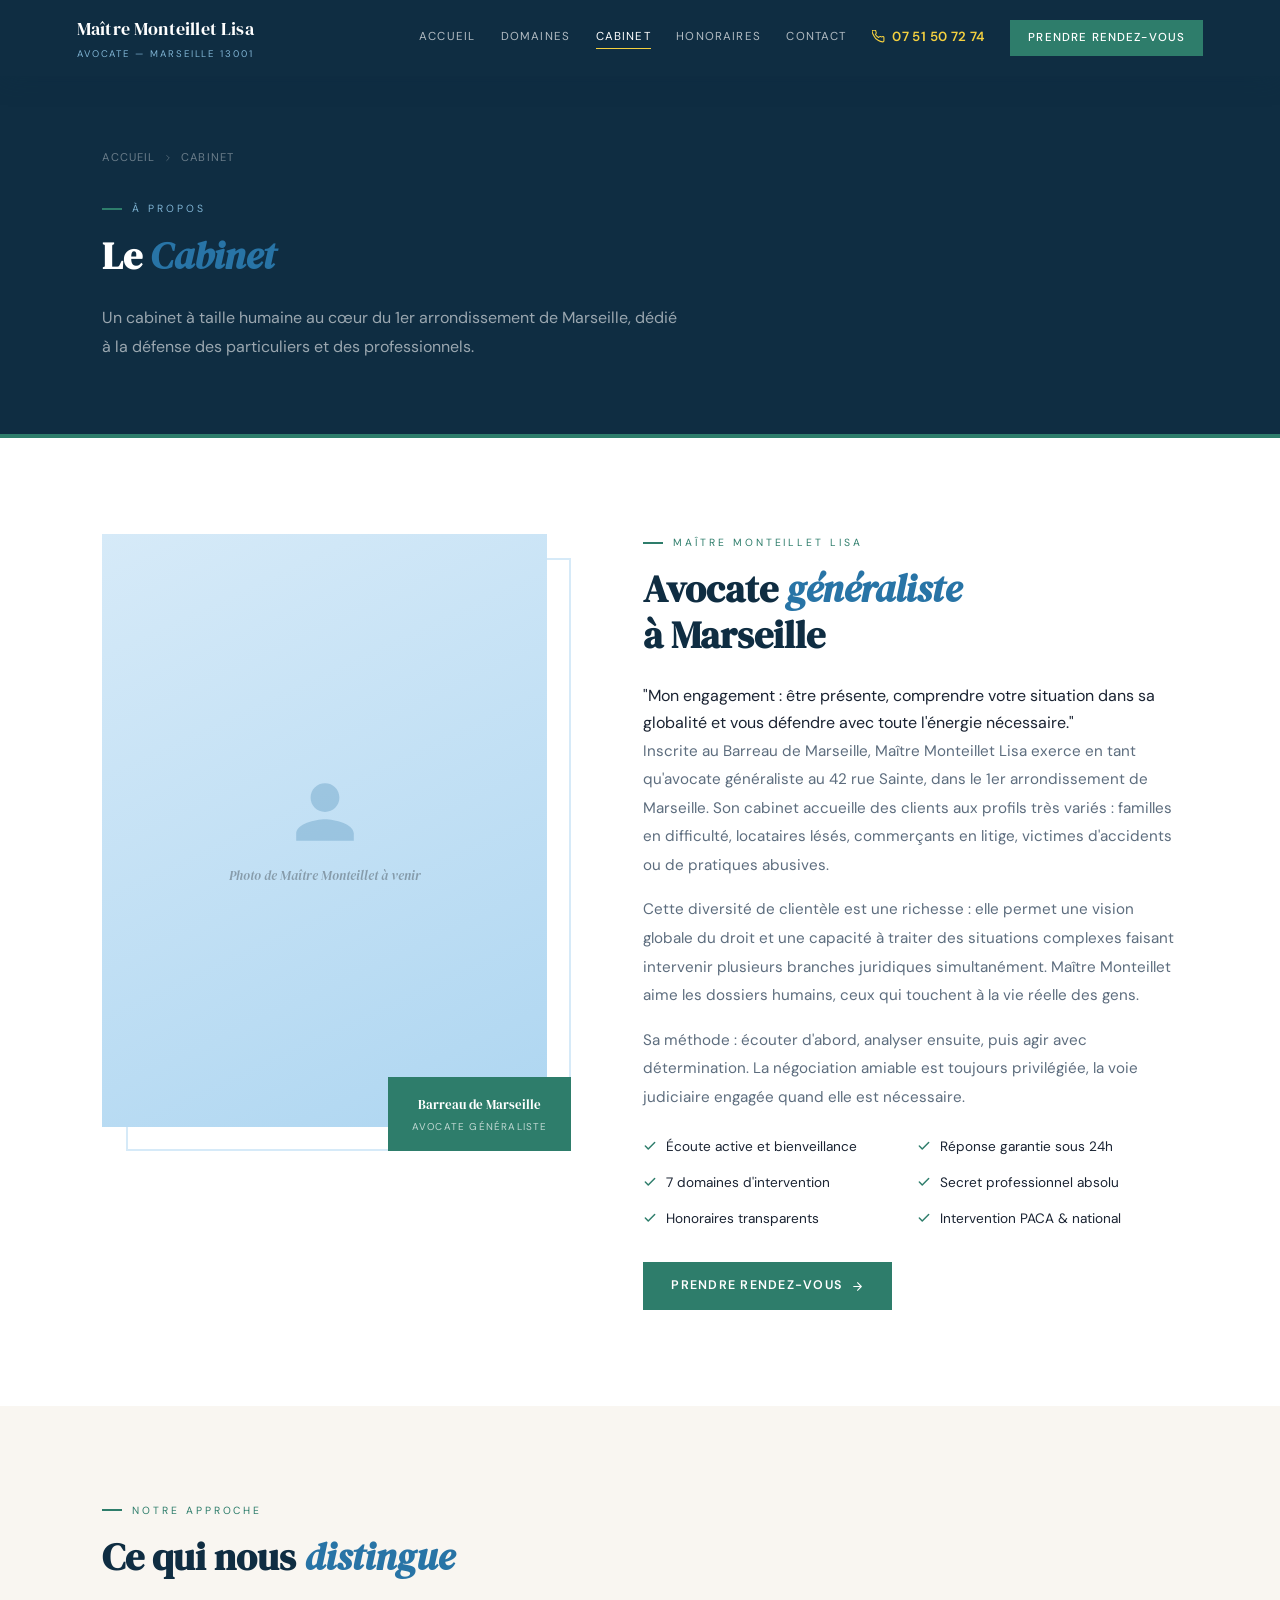
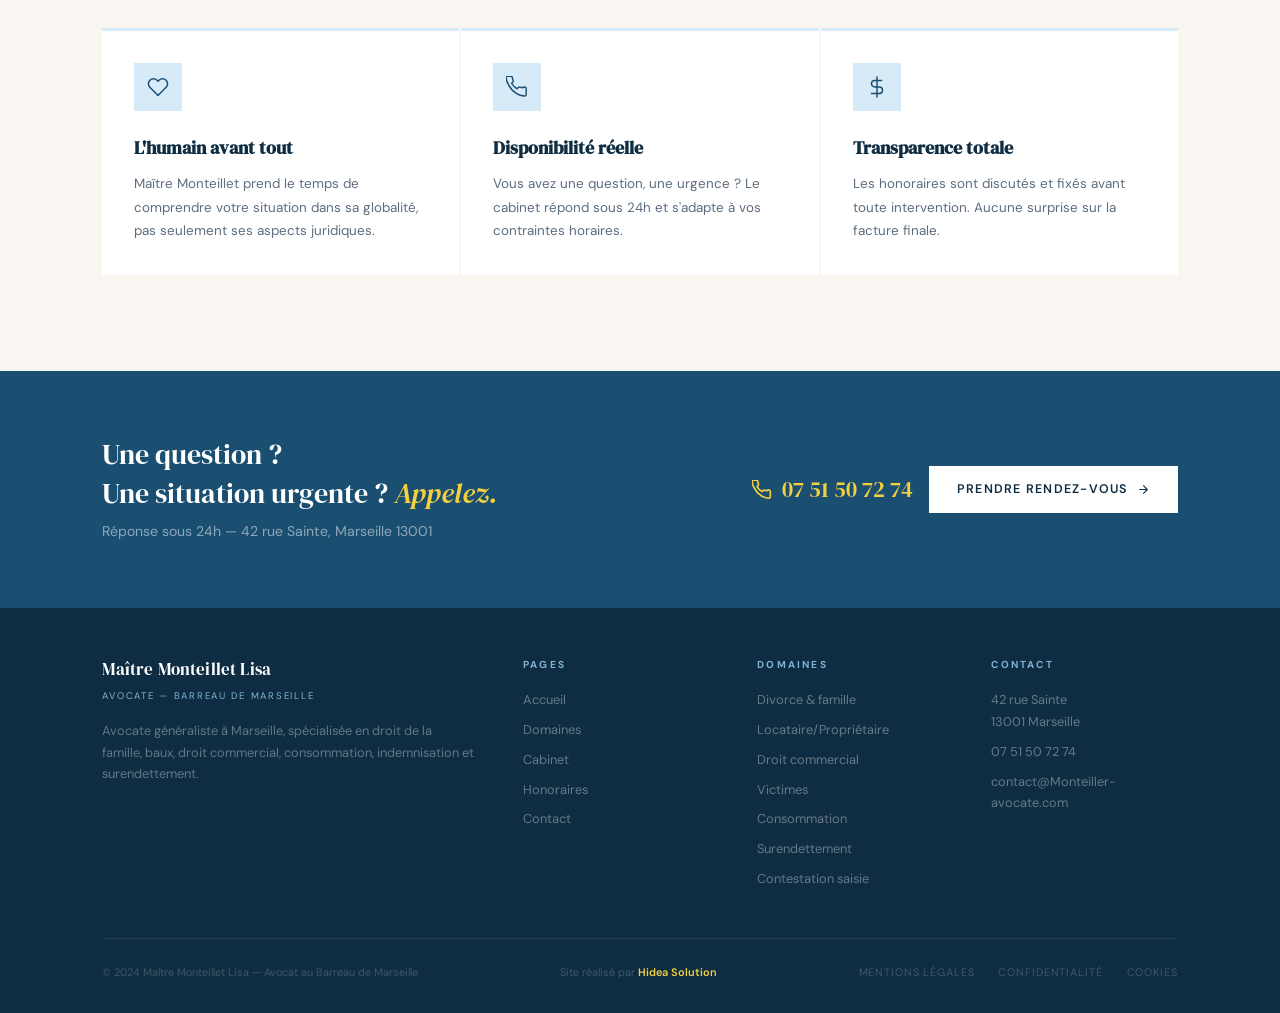
==== cabinet.html @ dc17f099 "Add files via upload" ====
<!DOCTYPE html>
<html lang="fr">
<head>
<meta charset="UTF-8"><meta name="viewport" content="width=device-width, initial-scale=1.0">
<title>Le Cabinet — Maître Monteillet Lisa, Avocate Marseille 13001</title>
<meta name="description" content="Maître Monteillet Lisa, avocate généraliste inscrite au Barreau de Marseille. Cabinet au 42 rue Sainte, 13001 Marseille.">
<link rel="stylesheet" href="style.css">
<style>
.cab-grid { display: grid; grid-template-columns: 1fr 1.2fr; gap: 6rem; align-items: start; }
.cab-frame { position: relative; }
.cab-img { width: 100%; aspect-ratio: 3/4; background: linear-gradient(155deg,var(--bleu-light),#aed6f1); display: flex; align-items: center; justify-content: center; flex-direction: column; gap: 1rem; }
.cab-img svg { opacity: .25; }
.cab-img-note { font-style: italic; color: rgba(0,0,0,.3); font-size: .82rem; font-family: var(--fd); text-align: center; padding: 0 2rem; }
.cab-line { position: absolute; top: 1.5rem; left: 1.5rem; right: -1.5rem; bottom: -1.5rem; border: 2px solid var(--bleu-light); z-index: -1; }
.cab-badge { position: absolute; bottom: -1.5rem; right: -1.5rem; background: var(--sauge); padding: 1rem 1.5rem; text-align: center; }
.ab-t { font-family: var(--fd); font-size: .82rem; color: var(--blanc); display: block; }
.ab-s { font-size: .62rem; color: rgba(255,255,255,.7); text-transform: uppercase; letter-spacing: .12em; margin-top: 3px; display: block; }
.cab-right blockquote { font-family: var(--fd); font-style: italic; font-size: 1.3rem; color: var(--bleu-dk); border-left: 3px solid var(--sauge); padding-left: 1.5rem; margin: 2rem 0; line-height: 1.6; }
.cab-p { color: var(--doux); line-height: 1.88; margin-bottom: 1rem; font-size: .95rem; }
.cab-vals { display: grid; grid-template-columns: 1fr 1fr; gap: .8rem; margin-top: 1.5rem; }
.cv { display: flex; align-items: flex-start; gap: 9px; }
.cv svg { width: 14px; height: 14px; stroke: var(--sauge); stroke-width: 2.5; fill: none; stroke-linecap: round; stroke-linejoin: round; flex-shrink: 0; margin-top: 4px; }
.cv span { font-size: .85rem; color: var(--texte); }
.valeursbloc { background: var(--sable); }
.valeurs-grid { display: grid; grid-template-columns: repeat(3,1fr); gap: 2px; margin-top: 3rem; }
.val-card { background: var(--blanc); padding: 2rem; border-top: 3px solid var(--bleu-light); transition: border-color .25s; }
.val-card:hover { border-top-color: var(--sauge); }
.val-card h3 { font-family: var(--fd); font-size: 1.15rem; color: var(--bleu-dk); margin: 1rem 0 .6rem; }
.val-card p { font-size: .84rem; color: var(--doux); line-height: 1.75; }
@media(max-width:1040px){ .cab-grid{grid-template-columns:1fr;gap:3rem;} .cab-line{display:none;} .cab-badge{position:static;display:inline-block;margin-top:1rem;} .valeurs-grid{grid-template-columns:1fr 1fr;} .cab-vals{grid-template-columns:1fr;} }
@media(max-width:640px){ .valeurs-grid{grid-template-columns:1fr;} }
</style>
</head><body>
<header>
  <a href="index.html" class="logo"><span class="logo-t">Maître Monteillet Lisa</span><span class="logo-s">Avocate — Marseille 13001</span></a>
  <button class="burger" id="burger-btn" aria-label="Ouvrir le menu" aria-expanded="false"><span></span><span></span><span></span></button>
  <nav id="nav">
    <a href="index.html">Accueil</a>
    <a href="domaines.html" >Domaines</a>
    <a href="cabinet.html" class='active'>Cabinet</a>
    <a href="honoraires.html" >Honoraires</a>
    <a href="contact.html" >Contact</a>
    <a href="tel:+33751507274" class="nav-tel"><svg viewBox="0 0 24 24" fill="none" stroke-width="2" stroke-linecap="round" stroke-linejoin="round"><path d="M22 16.92v3a2 2 0 01-2.18 2 19.79 19.79 0 01-8.63-3.07A19.5 19.5 0 013.07 10a19.79 19.79 0 01-3.07-8.67A2 2 0 012 .18h3a2 2 0 012 1.72 12.84 12.84 0 00.7 2.81 2 2 0 01-.45 2.11L6.09 7.91a16 16 0 006 6l1.27-1.27a2 2 0 012.11-.45 12.84 12.84 0 002.81.7A2 2 0 0122 14v2.92z"/></svg>07 51 50 72 74</a>
    <a href="contact.html" class="nav-cta">Prendre rendez-vous</a>
  </nav>
</header>
<div class="page-hero">
  <div class="breadcrumb"><a href="index.html">Accueil</a><svg viewBox="0 0 24 24" fill="none" stroke-width="2" stroke-linecap="round" stroke-linejoin="round"><polyline points="9 18 15 12 9 6"/></svg><span>Cabinet</span></div>
  <p class="s-lbl">À propos</p>
  <h1 class="s-t">Le <em>Cabinet</em></h1>
  <p>Un cabinet à taille humaine au cœur du 1er arrondissement de Marseille, dédié à la défense des particuliers et des professionnels.</p>
</div>
<section>
  <div class="cab-grid">
    <div class="cab-frame">
      <div class="cab-img">
        <svg width="72" height="72" viewBox="0 0 24 24" fill="var(--bleu-md)"><path d="M12 12c2.7 0 4.8-2.1 4.8-4.8S14.7 2.4 12 2.4 7.2 4.5 7.2 7.2 9.3 12 12 12zm0 2.4c-3.2 0-9.6 1.6-9.6 4.8v2.4h19.2v-2.4c0-3.2-6.4-4.8-9.6-4.8z"/></svg>
        <p class="cab-img-note">Photo de Maître Monteillet à venir</p>
      </div>
      <div class="cab-line"></div>
      <div class="cab-badge"><span class="ab-t">Barreau de Marseille</span><span class="ab-s">Avocate généraliste</span></div>
    </div>
    <div class="reveal">
      <p class="s-lbl">Maître Monteillet Lisa</p>
      <h2 class="s-t">Avocate <em>généraliste</em><br>à Marseille</h2>
      <blockquote>"Mon engagement : être présente, comprendre votre situation dans sa globalité et vous défendre avec toute l'énergie nécessaire."</blockquote>
      <p class="cab-p">Inscrite au Barreau de Marseille, Maître Monteillet Lisa exerce en tant qu'avocate généraliste au 42 rue Sainte, dans le 1er arrondissement de Marseille. Son cabinet accueille des clients aux profils très variés : familles en difficulté, locataires lésés, commerçants en litige, victimes d'accidents ou de pratiques abusives.</p>
      <p class="cab-p">Cette diversité de clientèle est une richesse : elle permet une vision globale du droit et une capacité à traiter des situations complexes faisant intervenir plusieurs branches juridiques simultanément. Maître Monteillet aime les dossiers humains, ceux qui touchent à la vie réelle des gens.</p>
      <p class="cab-p">Sa méthode : écouter d'abord, analyser ensuite, puis agir avec détermination. La négociation amiable est toujours privilégiée, la voie judiciaire engagée quand elle est nécessaire.</p>
      <div class="cab-vals">
        <div class="cv"><svg viewBox="0 0 24 24"><polyline points="20 6 9 17 4 12"/></svg><span>Écoute active et bienveillance</span></div>
        <div class="cv"><svg viewBox="0 0 24 24"><polyline points="20 6 9 17 4 12"/></svg><span>Réponse garantie sous 24h</span></div>
        <div class="cv"><svg viewBox="0 0 24 24"><polyline points="20 6 9 17 4 12"/></svg><span>7 domaines d'intervention</span></div>
        <div class="cv"><svg viewBox="0 0 24 24"><polyline points="20 6 9 17 4 12"/></svg><span>Secret professionnel absolu</span></div>
        <div class="cv"><svg viewBox="0 0 24 24"><polyline points="20 6 9 17 4 12"/></svg><span>Honoraires transparents</span></div>
        <div class="cv"><svg viewBox="0 0 24 24"><polyline points="20 6 9 17 4 12"/></svg><span>Intervention PACA & national</span></div>
      </div>
      <a href="contact.html" class="btn-sauge" style="margin-top:2rem">Prendre rendez-vous <svg viewBox="0 0 24 24" fill="none" stroke-width="2" stroke-linecap="round" stroke-linejoin="round"><path d="M5 12h14M12 5l7 7-7 7"/></svg></a>
    </div>
  </div>
</section>
<section class="valeursbloc">
  <p class="s-lbl">Notre approche</p>
  <h2 class="s-t">Ce qui nous <em>distingue</em></h2>
  <div class="valeurs-grid">
    <div class="val-card reveal"><div class="ic-box"><svg viewBox="0 0 24 24"><path d="M20.84 4.61a5.5 5.5 0 00-7.78 0L12 5.67l-1.06-1.06a5.5 5.5 0 00-7.78 7.78l1.06 1.06L12 21.23l7.78-7.78 1.06-1.06a5.5 5.5 0 000-7.78z"/></svg></div><h3>L'humain avant tout</h3><p>Maître Monteillet prend le temps de comprendre votre situation dans sa globalité, pas seulement ses aspects juridiques.</p></div>
    <div class="val-card reveal"><div class="ic-box"><svg viewBox="0 0 24 24"><path d="M22 16.92v3a2 2 0 01-2.18 2 19.79 19.79 0 01-8.63-3.07A19.5 19.5 0 013.07 10a19.79 19.79 0 01-3.07-8.67A2 2 0 012 .18h3a2 2 0 012 1.72 12.84 12.84 0 00.7 2.81 2 2 0 01-.45 2.11L6.09 7.91a16 16 0 006 6l1.27-1.27a2 2 0 012.11-.45 12.84 12.84 0 002.81.7A2 2 0 0122 14v2.92z"/></svg></div><h3>Disponibilité réelle</h3><p>Vous avez une question, une urgence ? Le cabinet répond sous 24h et s'adapte à vos contraintes horaires.</p></div>
    <div class="val-card reveal"><div class="ic-box"><svg viewBox="0 0 24 24"><line x1="12" y1="1" x2="12" y2="23"/><path d="M17 5H9.5a3.5 3.5 0 100 7h5a3.5 3.5 0 010 7H6"/></svg></div><h3>Transparence totale</h3><p>Les honoraires sont discutés et fixés avant toute intervention. Aucune surprise sur la facture finale.</p></div>
  </div>
</section>
<div class="cta-band">
  <div><p class="cta-band-t">Une question ?<br>Une situation urgente ? <em>Appelez.</em></p><p class="cta-band-sub">Réponse sous 24h — 42 rue Sainte, Marseille 13001</p></div>
  <div class="cta-band-a"><a href="tel:+33751507274" class="tel-big"><svg viewBox="0 0 24 24" fill="none" stroke-width="2" stroke-linecap="round" stroke-linejoin="round"><path d="M22 16.92v3a2 2 0 01-2.18 2 19.79 19.79 0 01-8.63-3.07A19.5 19.5 0 013.07 10a19.79 19.79 0 01-3.07-8.67A2 2 0 012 .18h3a2 2 0 012 1.72 12.84 12.84 0 00.7 2.81 2 2 0 01-.45 2.11L6.09 7.91a16 16 0 006 6l1.27-1.27a2 2 0 012.11-.45 12.84 12.84 0 002.81.7A2 2 0 0122 14v2.92z"/></svg>07 51 50 72 74</a><a href="contact.html" class="btn-blanc">Prendre rendez-vous <svg viewBox="0 0 24 24" fill="none" stroke-width="2" stroke-linecap="round" stroke-linejoin="round"><path d="M5 12h14M12 5l7 7-7 7"/></svg></a></div>
</div>
<footer>
  <div class="footer-top">
    <div class="footer-brand"><span class="logo-t">Maître Monteillet Lisa</span><span class="logo-s">Avocate — Barreau de Marseille</span><p>Avocate généraliste à Marseille, spécialisée en droit de la famille, baux, droit commercial, consommation, indemnisation et surendettement.</p></div>
    <div class="footer-col"><h4>Pages</h4><a href="index.html">Accueil</a><a href="domaines.html">Domaines</a><a href="cabinet.html">Cabinet</a><a href="honoraires.html">Honoraires</a><a href="contact.html">Contact</a></div>
    <div class="footer-col"><h4>Domaines</h4><a href="domaines.html#divorce">Divorce & famille</a><a href="domaines.html#locataire">Locataire/Propriétaire</a><a href="domaines.html#commercial">Droit commercial</a><a href="domaines.html#victimes">Victimes</a><a href="domaines.html#conso">Consommation</a><a href="domaines.html#surendettement">Surendettement</a><a href="domaines.html#saisie">Contestation saisie</a></div>
    <div class="footer-col"><h4>Contact</h4><p>42 rue Sainte<br>13001 Marseille</p><a href="tel:+33751507274">07 51 50 72 74</a><a href="mailto:contact@Monteiller-avocate.com">contact@Monteiller-avocate.com</a></div>
  </div>
  <div class="footer-bottom">
    <div class="footer-copy">© 2024 Maître Monteillet Lisa — Avocat au Barreau de Marseille</div>
    <div class="footer-powered">Site réalisé par <a href="https://www.hidea-solution.fr" target="_blank" rel="noopener">Hidea Solution</a></div>
    <div class="footer-legal"><a href="#">Mentions légales</a><a href="#">Confidentialité</a><a href="#">Cookies</a></div>
  </div>
</footer><script src="main.js"></script>
</body></html>
---- style.css ----
@import url('https://fonts.googleapis.com/css2?family=DM+Serif+Display:ital@0;1&family=DM+Sans:wght@300;400;500;600&display=swap');

:root {
  --bleu:       #1B4F72;
  --bleu-dk:    #0F2D42;
  --bleu-md:    #2874A6;
  --bleu-light: #D6EAF8;
  --sauge:      #2E7D6B;
  --sauge-light:#E8F5F2;
  --sable:      #F9F6F1;
  --blanc:      #FFFFFF;
  --texte:      #1A2332;
  --doux:       #5D6D7E;
  --bordure:    #D5E8F3;
  --or:         #D4AC0D;
  --or-light:   #F4D03F;
  --fd: 'DM Serif Display', Georgia, serif;
  --fb: 'DM Sans', system-ui, sans-serif;
}

*, *::before, *::after { box-sizing: border-box; margin: 0; padding: 0; }
html { scroll-behavior: smooth; }
body { font-family: var(--fb); color: var(--texte); background: var(--blanc); font-size: 16px; line-height: 1.7; overflow-x: hidden; }
img { display: block; max-width: 100%; }

header {
  position: sticky; top: 0; z-index: 200;
  background: var(--bleu-dk);
  display: flex; align-items: center; justify-content: space-between;
  padding: 0 6%; height: 76px;
  box-shadow: 0 2px 24px rgba(15,45,66,.35);
}
.logo { text-decoration: none; display: flex; flex-direction: column; gap: 2px; }
.logo-t { font-family: var(--fd); font-size: 1.15rem; color: var(--blanc); letter-spacing: .01em; }
.logo-s { font-size: .6rem; color: #7FB3D3; letter-spacing: .2em; text-transform: uppercase; font-weight: 400; }

nav { display: flex; align-items: center; gap: 1.6rem; }
nav a { font-size: .72rem; letter-spacing: .1em; text-transform: uppercase; color: rgba(255,255,255,.68); text-decoration: none; padding-bottom: 2px; border-bottom: 1px solid transparent; transition: color .2s, border-color .2s; }
nav a:hover, nav a.active { color: var(--blanc); border-bottom-color: var(--or-light); }
.nav-tel { display: flex !important; align-items: center; gap: 7px; color: var(--or-light) !important; font-weight: 600 !important; font-size: .83rem !important; letter-spacing: .03em !important; text-transform: none !important; border: none !important; }
.nav-tel svg { width: 13px; height: 13px; stroke: var(--or-light); fill: none; stroke-width: 2; stroke-linecap: round; stroke-linejoin: round; }
.nav-cta { background: var(--sauge) !important; color: var(--blanc) !important; padding: 8px 18px; font-weight: 500 !important; border-bottom: none !important; transition: background .2s !important; }
.nav-cta:hover { background: #235f52 !important; color: var(--blanc) !important; }

.hero { position: relative; min-height: calc(100vh - 76px); display: grid; grid-template-columns: 1fr 1fr; overflow: hidden; }
.hero-left { background: var(--bleu-dk); display: flex; flex-direction: column; justify-content: center; padding: 5rem 5% 5rem 8%; position: relative; z-index: 2; }
.hero-right { position: relative; overflow: hidden; }
.hero-bg { position: absolute; inset: 0; background-size: cover; background-position: center; filter: brightness(.6) saturate(.8); }
.hero-right-overlay { position: absolute; inset: 0; background: linear-gradient(90deg, var(--bleu-dk) 0%, transparent 40%); z-index: 1; }

.hero-tag { display: inline-flex; align-items: center; gap: 8px; background: rgba(212,172,13,.12); border: 1px solid rgba(212,172,13,.35); color: var(--or-light); font-size: .67rem; letter-spacing: .18em; text-transform: uppercase; padding: 6px 14px; margin-bottom: 2rem; width: fit-content; }
.hero h1 { font-family: var(--fd); font-size: clamp(2.4rem,4.2vw,4rem); color: var(--blanc); line-height: 1.15; margin-bottom: 1.5rem; }
.hero h1 em { font-style: italic; color: var(--or-light); }
.hero-sub { font-size: 1rem; color: rgba(255,255,255,.6); max-width: 440px; margin-bottom: 2.5rem; font-weight: 300; line-height: 1.85; }
.hero-btns { display: flex; gap: 1rem; flex-wrap: wrap; margin-bottom: 3rem; }
.hero-domaines { display: flex; flex-wrap: wrap; gap: .5rem; padding-top: 2rem; border-top: 1px solid rgba(255,255,255,.1); }
.hero-dom-tag { background: rgba(255,255,255,.06); border: 1px solid rgba(255,255,255,.1); color: rgba(255,255,255,.5); font-size: .63rem; letter-spacing: .08em; text-transform: uppercase; padding: 4px 10px; }

.btn-bleu { background: var(--bleu-md); color: var(--blanc); padding: 13px 28px; font-family: var(--fb); font-size: .78rem; font-weight: 600; letter-spacing: .1em; text-transform: uppercase; border: none; cursor: pointer; text-decoration: none; display: inline-flex; align-items: center; gap: 9px; transition: background .2s, transform .2s; }
.btn-bleu:hover { background: var(--bleu); transform: translateY(-1px); }
.btn-bleu svg { width: 13px; height: 13px; stroke: currentColor; fill: none; stroke-linecap: round; stroke-linejoin: round; stroke-width: 2; }

.btn-sauge { background: var(--sauge); color: var(--blanc); padding: 13px 28px; font-family: var(--fb); font-size: .78rem; font-weight: 600; letter-spacing: .1em; text-transform: uppercase; text-decoration: none; display: inline-flex; align-items: center; gap: 9px; transition: background .2s, transform .2s; border: none; cursor: pointer; }
.btn-sauge:hover { background: #235f52; transform: translateY(-1px); }
.btn-sauge svg { width: 13px; height: 13px; stroke: currentColor; fill: none; stroke-linecap: round; stroke-linejoin: round; stroke-width: 2; }

.btn-blanc { background: var(--blanc); color: var(--bleu-dk); padding: 13px 28px; font-family: var(--fb); font-size: .78rem; font-weight: 600; letter-spacing: .1em; text-transform: uppercase; text-decoration: none; display: inline-flex; align-items: center; gap: 9px; transition: background .2s, transform .2s; }
.btn-blanc:hover { background: var(--sable); transform: translateY(-1px); }
.btn-blanc svg { width: 13px; height: 13px; stroke: currentColor; fill: none; stroke-linecap: round; stroke-linejoin: round; stroke-width: 2; }

.btn-outline-b { background: transparent; color: var(--bleu); padding: 12px 26px; font-family: var(--fb); font-size: .78rem; font-weight: 600; letter-spacing: .1em; text-transform: uppercase; border: 1.5px solid var(--bleu); text-decoration: none; display: inline-flex; align-items: center; gap: 9px; transition: all .2s; }
.btn-outline-b:hover { background: var(--bleu); color: var(--blanc); }
.btn-outline-b svg { width: 13px; height: 13px; stroke: currentColor; fill: none; stroke-linecap: round; stroke-linejoin: round; stroke-width: 2; }

section { padding: 6rem 8%; }
.s-lbl { font-size: .65rem; letter-spacing: .28em; text-transform: uppercase; color: var(--sauge); margin-bottom: .9rem; display: flex; align-items: center; gap: 10px; }
.s-lbl::before { content: ''; display: block; width: 20px; height: 2px; background: var(--sauge); }
.s-t { font-family: var(--fd); font-size: clamp(1.8rem,3vw,2.7rem); line-height: 1.2; color: var(--bleu-dk); margin-bottom: 1.5rem; }
.s-t em { font-style: italic; color: var(--bleu-md); }

.ic-box { width: 48px; height: 48px; background: var(--bleu-light); display: flex; align-items: center; justify-content: center; margin-bottom: 1.3rem; transition: background .25s; }
.ic-box svg { width: 22px; height: 22px; stroke: var(--bleu); stroke-width: 1.6; fill: none; stroke-linecap: round; stroke-linejoin: round; transition: stroke .25s; }

.star { width: 14px; height: 14px; fill: var(--or); }
.star-sm { width: 12px; height: 12px; fill: var(--or); }
.star-4 { width: 12px; height: 12px; fill: var(--or); }
.star-empty { width: 12px; height: 12px; fill: #ccc; }

.cta-band { background: var(--bleu); padding: 4rem 8%; display: flex; align-items: center; justify-content: space-between; gap: 2rem; flex-wrap: wrap; }
.cta-band-t { font-family: var(--fd); font-size: clamp(1.5rem,2.2vw,1.9rem); color: var(--blanc); line-height: 1.4; }
.cta-band-t em { font-style: italic; color: var(--or-light); }
.cta-band-sub { font-size: .88rem; color: rgba(255,255,255,.5); margin-top: .4rem; }
.cta-band-a { display: flex; gap: 1rem; align-items: center; flex-wrap: wrap; }
.tel-big { font-family: var(--fd); font-size: 1.4rem; color: var(--or-light); text-decoration: none; display: flex; align-items: center; gap: 10px; }
.tel-big svg { width: 20px; height: 20px; stroke: var(--or-light); fill: none; stroke-linecap: round; stroke-linejoin: round; stroke-width: 2; }
.tel-big:hover { color: var(--blanc); }

.page-hero { background: var(--bleu-dk); padding: 4.5rem 8%; position: relative; overflow: hidden; border-bottom: 4px solid var(--sauge); }
.page-hero .s-lbl { color: #7FB3D3; }
.page-hero .s-t { color: var(--blanc); }
.page-hero p { color: rgba(255,255,255,.58); max-width: 580px; margin-top: 1rem; line-height: 1.85; }

.breadcrumb { display: flex; align-items: center; gap: 8px; font-size: .7rem; color: rgba(255,255,255,.38); margin-bottom: 2rem; text-transform: uppercase; letter-spacing: .1em; }
.breadcrumb a { color: rgba(255,255,255,.38); text-decoration: none; transition: color .2s; }
.breadcrumb a:hover { color: var(--or-light); }
.breadcrumb svg { width: 10px; height: 10px; stroke: rgba(255,255,255,.3); fill: none; stroke-linecap: round; stroke-linejoin: round; stroke-width: 2; }

.reveal { opacity: 0; transform: translateY(20px); transition: opacity .5s ease, transform .5s ease; }
.reveal.visible { opacity: 1; transform: translateY(0); }

footer { background: var(--bleu-dk); padding: 3rem 8% 2rem; }
.footer-top { display: grid; grid-template-columns: 2fr 1fr 1fr 1fr; gap: 3rem; padding-bottom: 2.5rem; border-bottom: 1px solid rgba(255,255,255,.08); }
.footer-brand .logo-t { font-family: var(--fd); font-size: 1.05rem; color: var(--blanc); }
.footer-brand .logo-s { font-size: .6rem; color: #7FB3D3; letter-spacing: .18em; text-transform: uppercase; margin-top: 3px; display: block; }
.footer-brand p { font-size: .8rem; color: rgba(255,255,255,.35); margin-top: 1rem; line-height: 1.7; }
.footer-col h4 { font-size: .63rem; text-transform: uppercase; letter-spacing: .22em; color: #7FB3D3; margin-bottom: 1rem; }
.footer-col a, .footer-col p { display: block; font-size: .8rem; color: rgba(255,255,255,.36); text-decoration: none; margin-bottom: .5rem; transition: color .2s; }
.footer-col a:hover { color: var(--or-light); }
.footer-bottom { display: flex; align-items: center; justify-content: space-between; padding-top: 1.5rem; flex-wrap: wrap; gap: 1rem; }
.footer-copy { font-size: .68rem; color: rgba(255,255,255,.2); }
.footer-powered { font-size: .68rem; color: rgba(255,255,255,.2); }
.footer-powered a { color: var(--or-light); text-decoration: none; font-weight: 600; transition: color .2s; }
.footer-powered a:hover { color: var(--blanc); }
.footer-legal { display: flex; gap: 1.5rem; flex-wrap: wrap; }
.footer-legal a { font-size: .68rem; color: rgba(255,255,255,.2); text-decoration: none; text-transform: uppercase; letter-spacing: .08em; transition: color .2s; }
.footer-legal a:hover { color: var(--or-light); }

.burger { display: none; flex-direction: column; gap: 5px; cursor: pointer; padding: 8px; background: none; border: none; outline: none; z-index: 201; position: relative; }
.burger span { width: 24px; height: 1.5px; background: rgba(255,255,255,.8); display: block; transition: all .3s; }

@media (max-width: 1040px) {
  .burger { display: flex; }
  nav { display: none; position: absolute; top: 76px; left: 0; right: 0; background: var(--bleu-dk); flex-direction: column; padding: 1.5rem 6%; gap: 1.2rem; border-top: 1px solid rgba(255,255,255,.08); z-index: 9999; box-shadow: 0 8px 24px rgba(15,45,66,.35); }
  nav.open { display: flex; }
  .hero { grid-template-columns: 1fr; }
  .hero-right { display: none; }
  .hero-left { padding: 4rem 5%; }
  .footer-top { grid-template-columns: 1fr 1fr; gap: 2rem; }
  section { padding: 4rem 5%; }
  .page-hero { padding: 4rem 5%; }
  .cta-band { flex-direction: column; align-items: flex-start; padding: 3rem 5%; }
  header { padding: 0 5%; }
}
@media (max-width: 640px) {
  .footer-top { grid-template-columns: 1fr; }
  .footer-bottom { flex-direction: column; align-items: flex-start; }
  .hero-domaines { display: none; }
}
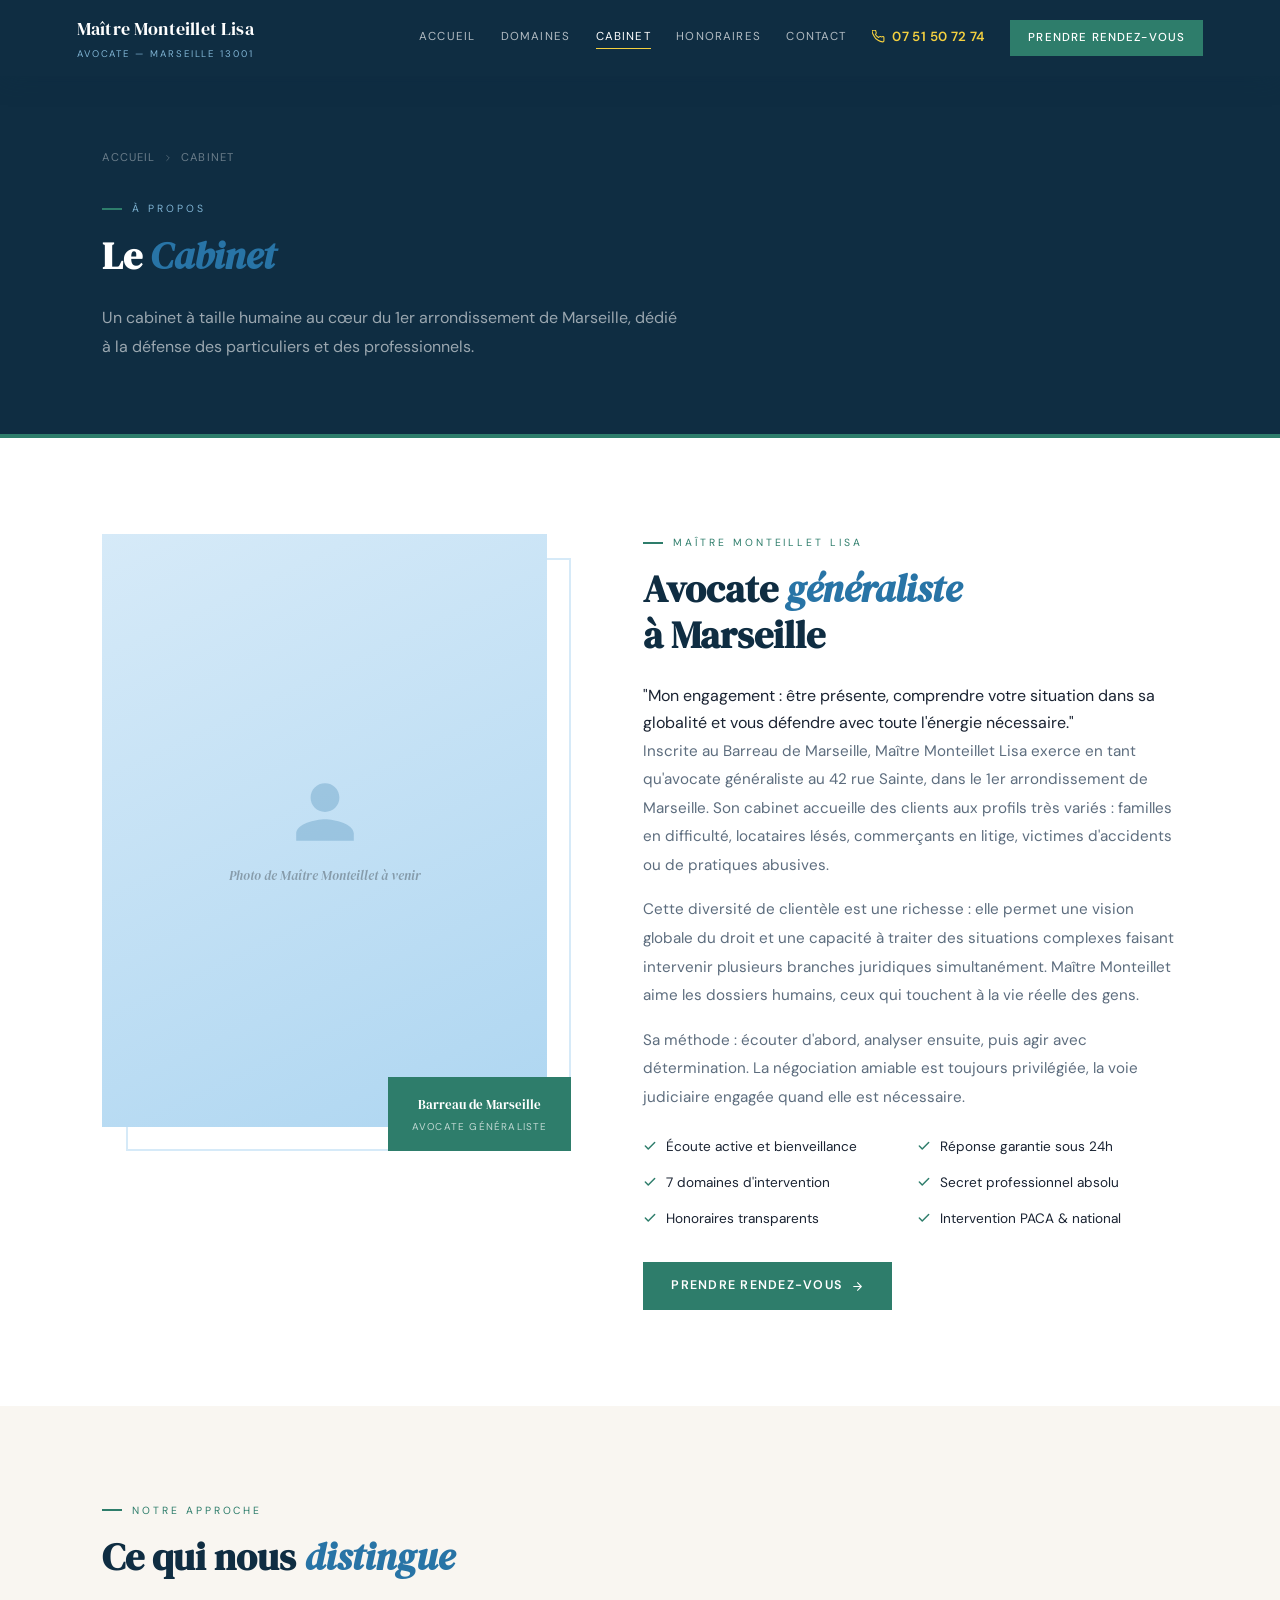
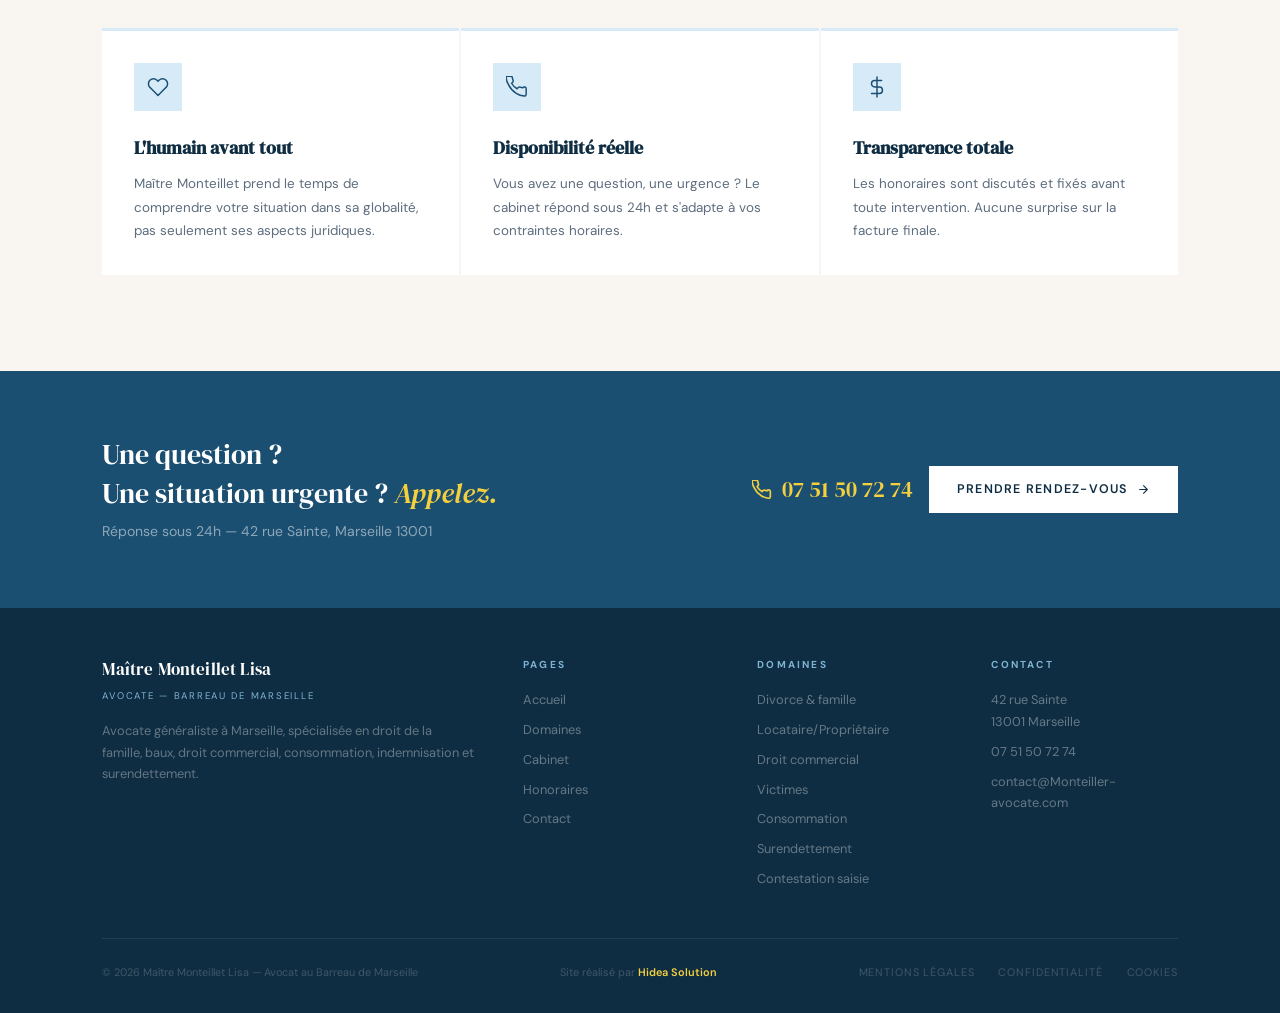
==== commit 0b23408c: "Update cabinet.html" ====
--- a/cabinet.html
+++ b/cabinet.html
@@ -100,9 +100,9 @@
     <div class="footer-col"><h4>Contact</h4><p>42 rue Sainte<br>13001 Marseille</p><a href="tel:+33751507274">07 51 50 72 74</a><a href="mailto:contact@Monteiller-avocate.com">contact@Monteiller-avocate.com</a></div>
   </div>
   <div class="footer-bottom">
-    <div class="footer-copy">© 2024 Maître Monteillet Lisa — Avocat au Barreau de Marseille</div>
+    <div class="footer-copy">© 2026 Maître Monteillet Lisa — Avocat au Barreau de Marseille</div>
     <div class="footer-powered">Site réalisé par <a href="https://www.hidea-solution.fr" target="_blank" rel="noopener">Hidea Solution</a></div>
     <div class="footer-legal"><a href="#">Mentions légales</a><a href="#">Confidentialité</a><a href="#">Cookies</a></div>
   </div>
 </footer><script src="main.js"></script>
-</body></html>+</body></html>
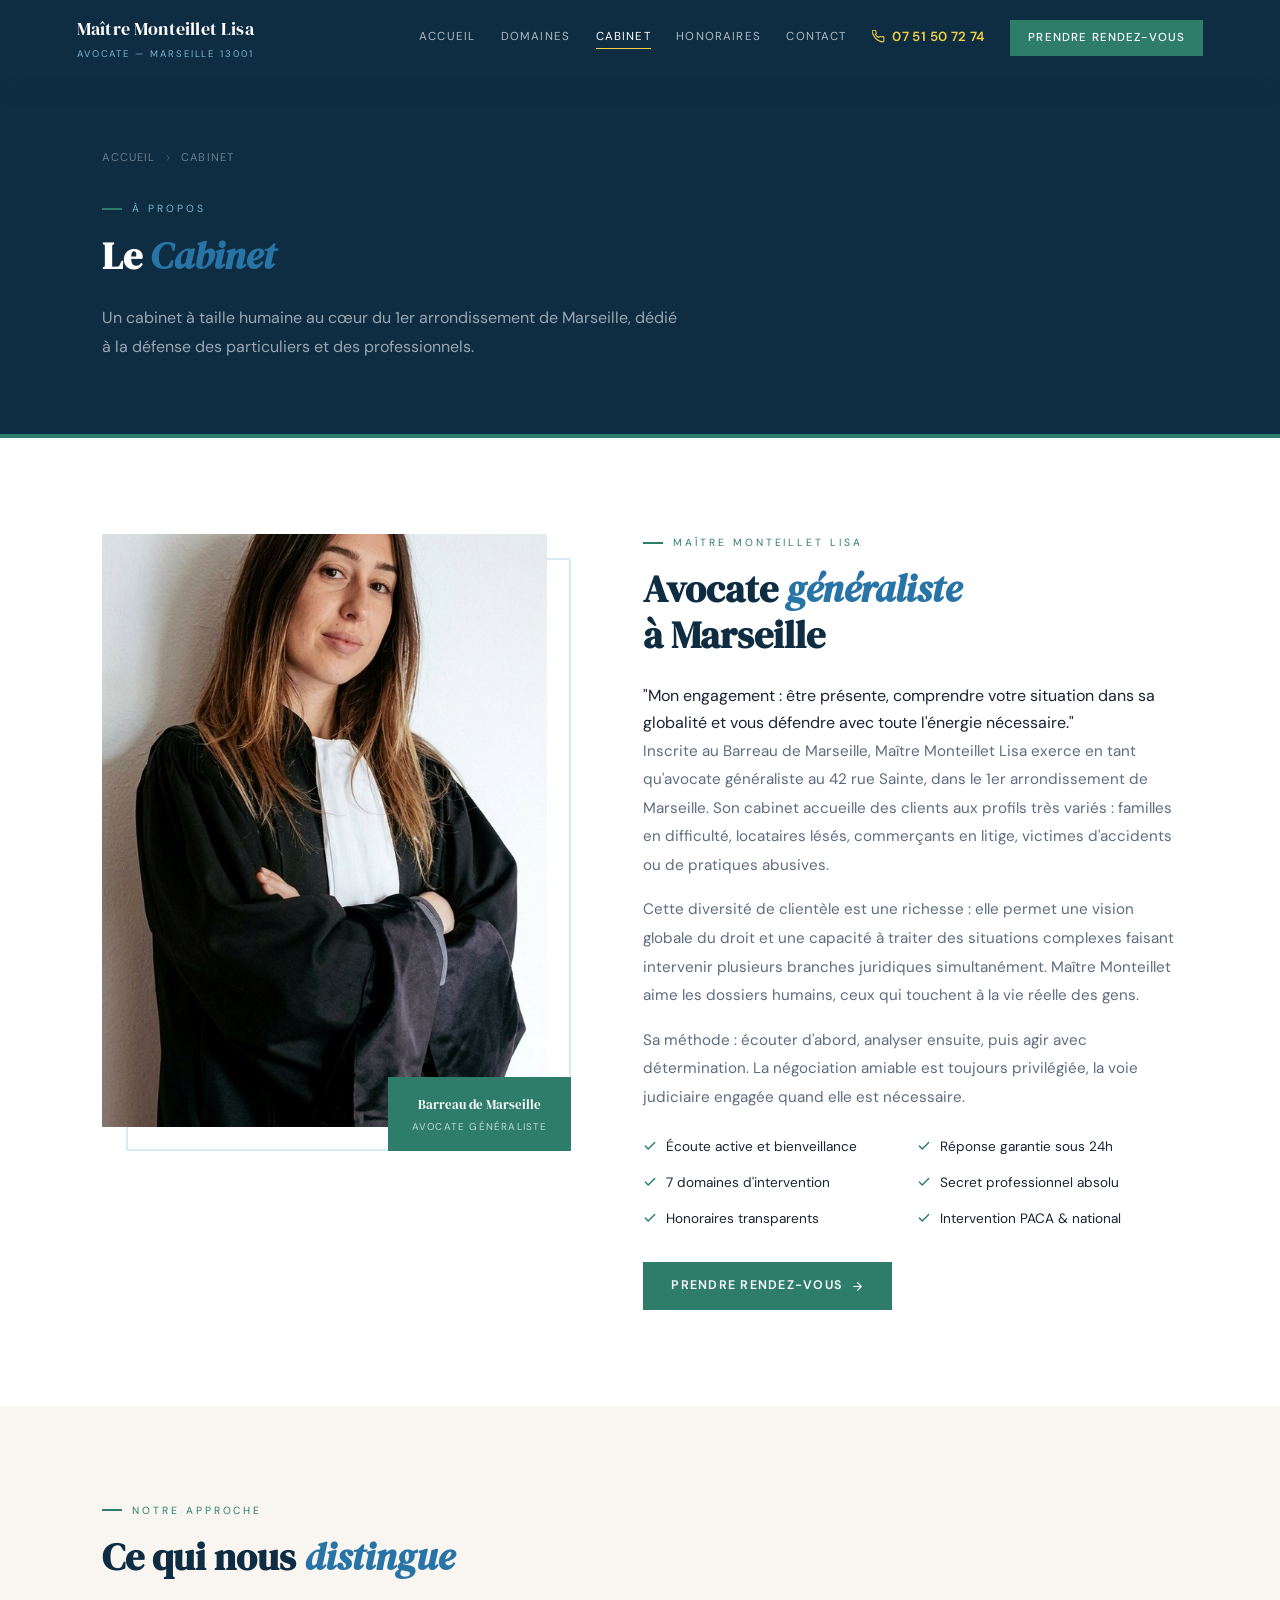
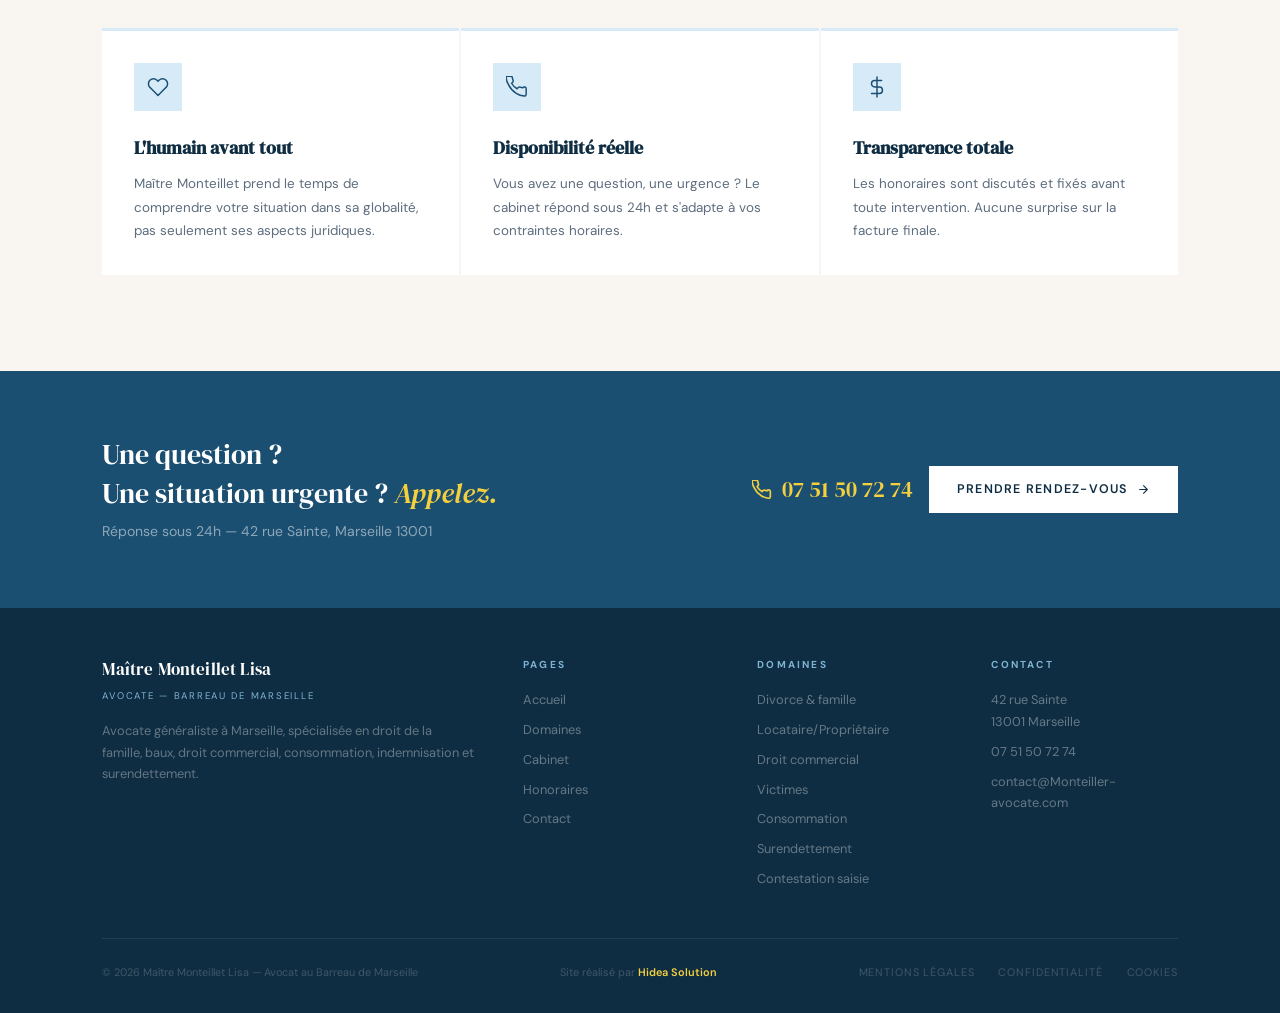
==== commit a9937b8b: "Update cabinet.html" ====
--- a/cabinet.html
+++ b/cabinet.html
@@ -53,10 +53,7 @@
 <section>
   <div class="cab-grid">
     <div class="cab-frame">
-      <div class="cab-img">
-        <svg width="72" height="72" viewBox="0 0 24 24" fill="var(--bleu-md)"><path d="M12 12c2.7 0 4.8-2.1 4.8-4.8S14.7 2.4 12 2.4 7.2 4.5 7.2 7.2 9.3 12 12 12zm0 2.4c-3.2 0-9.6 1.6-9.6 4.8v2.4h19.2v-2.4c0-3.2-6.4-4.8-9.6-4.8z"/></svg>
-        <p class="cab-img-note">Photo de Maître Monteillet à venir</p>
-      </div>
+      <div class="cab-img" style="padding:0;overflow:hidden;"><img src="[data-uri]" alt="Maître Monteillet Lisa, avocate Marseille" style="width:100%;height:100%;object-fit:cover;object-position:center top;display:block;"></div>
       <div class="cab-line"></div>
       <div class="cab-badge"><span class="ab-t">Barreau de Marseille</span><span class="ab-s">Avocate généraliste</span></div>
     </div>
--- a/style.css
+++ b/style.css
@@ -132,9 +132,10 @@
   .burger { display: flex; }
   nav { display: none; position: absolute; top: 76px; left: 0; right: 0; background: var(--bleu-dk); flex-direction: column; padding: 1.5rem 6%; gap: 1.2rem; border-top: 1px solid rgba(255,255,255,.08); z-index: 9999; box-shadow: 0 8px 24px rgba(15,45,66,.35); }
   nav.open { display: flex; }
-  .hero { grid-template-columns: 1fr; }
-  .hero-right { display: none; }
-  .hero-left { padding: 4rem 5%; }
+  .hero { grid-template-columns: 1fr; position: relative; }
+  .hero-right { position: absolute; inset: 0; display: block; z-index: 0; }
+  .hero-left { padding: 4rem 5%; position: relative; z-index: 2; background: transparent; }
+  .hero-left::before { content: ''; position: absolute; inset: 0; background: rgba(15,45,66,.78); z-index: -1; }
   .footer-top { grid-template-columns: 1fr 1fr; gap: 2rem; }
   section { padding: 4rem 5%; }
   .page-hero { padding: 4rem 5%; }
